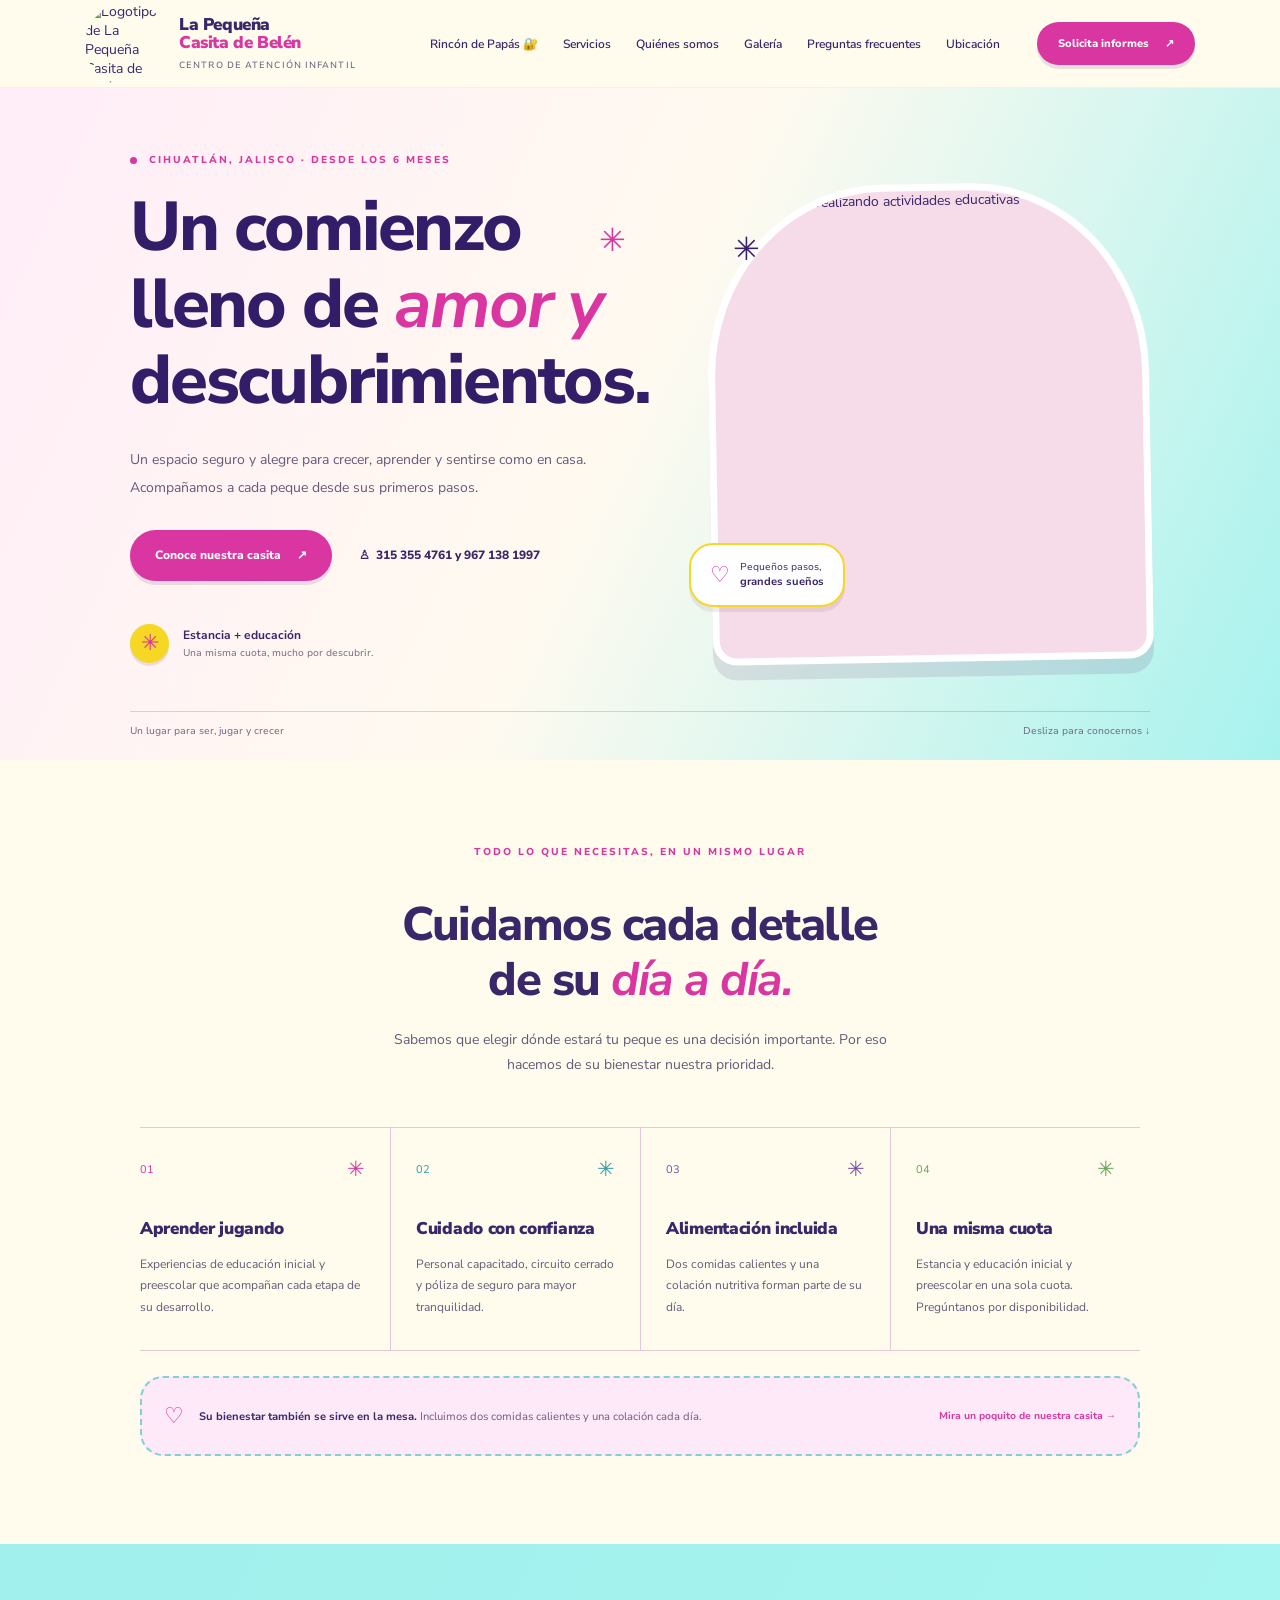
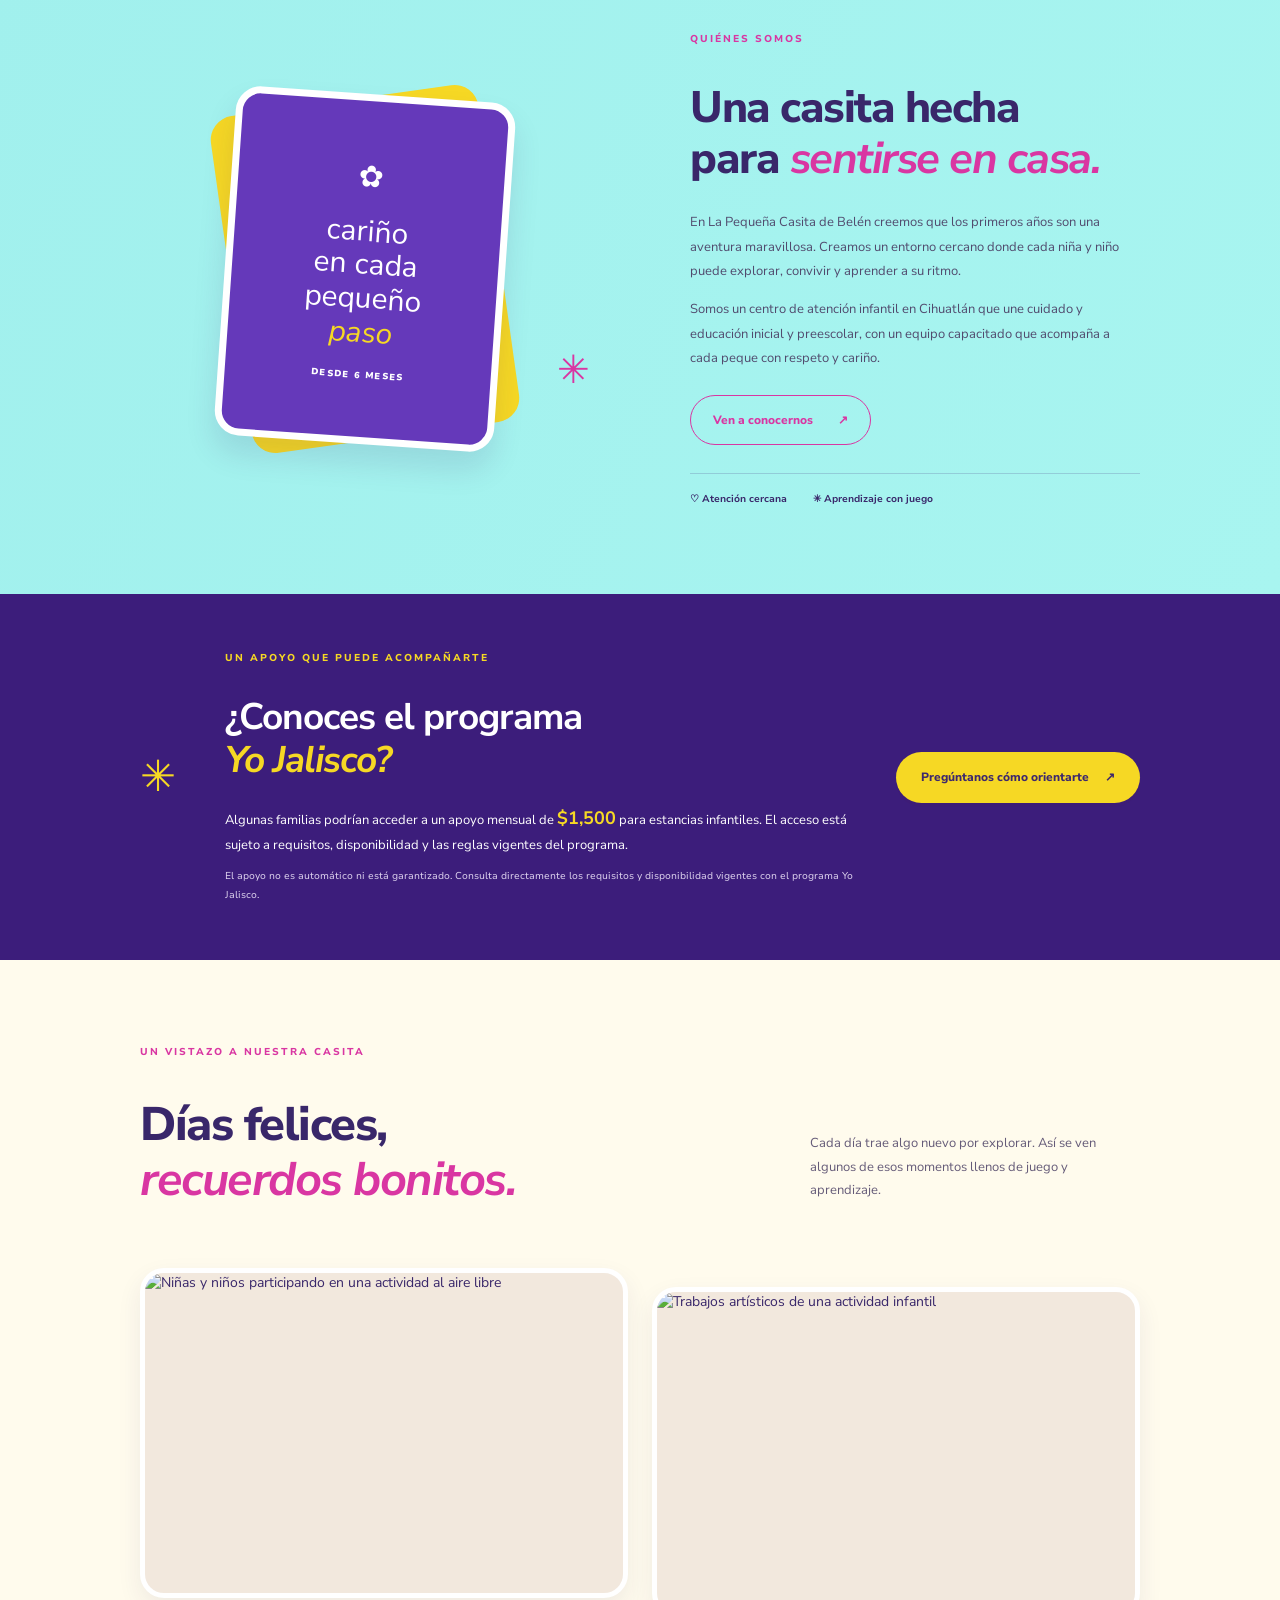
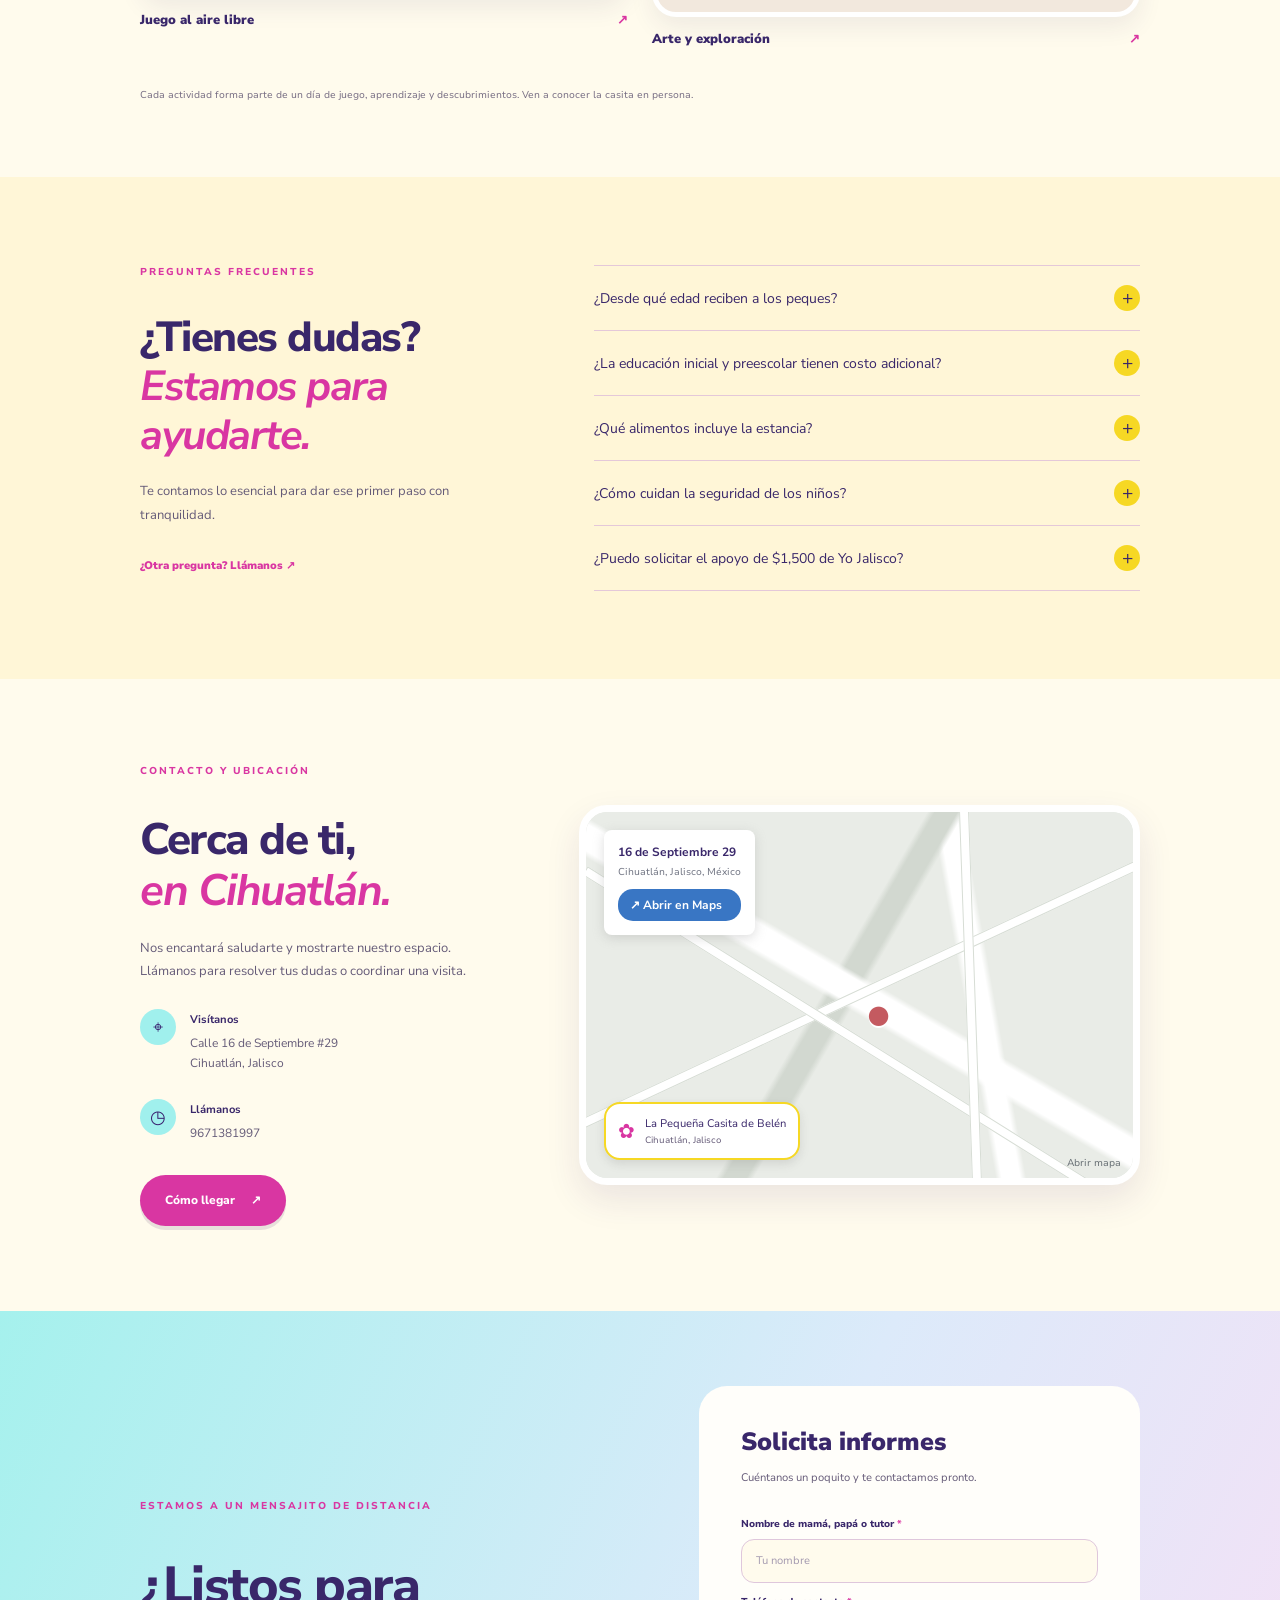
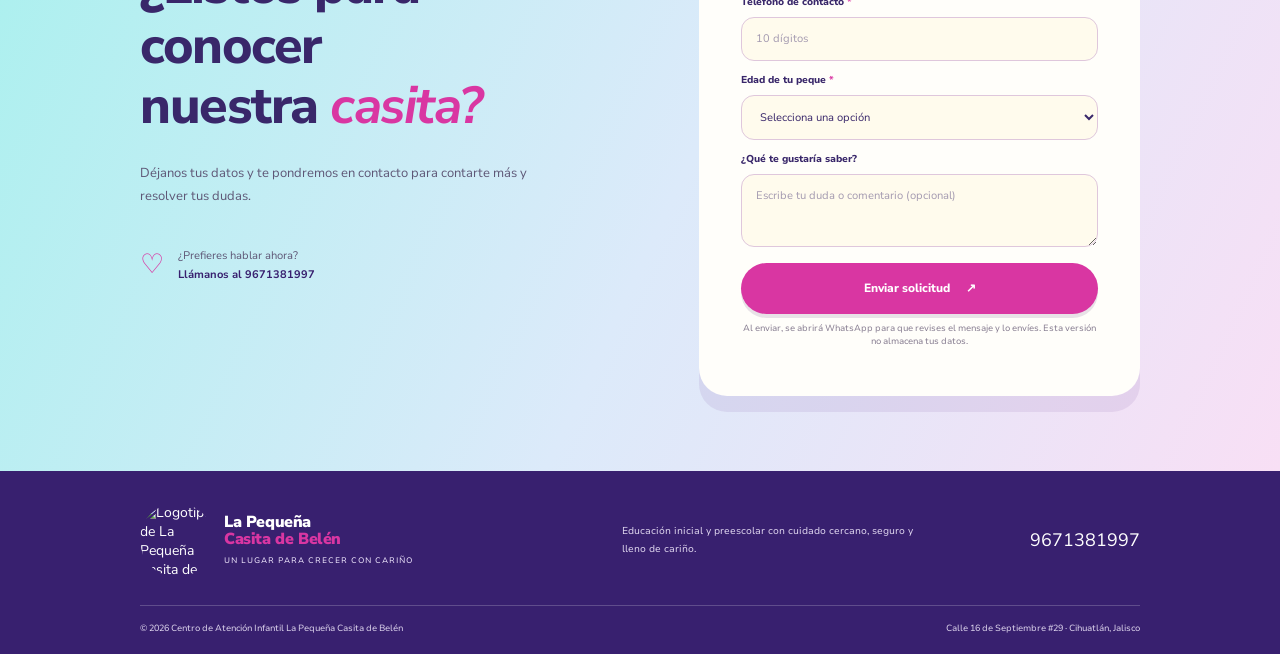
==== index.html @ 41b507c6 "Add files via upload" ====
<!doctype html>
<html lang="es"><head>
<meta charset="utf-8"><meta name="viewport" content="width=device-width, initial-scale=1">
<meta name="description" content="Centro de Atención Infantil La Pequeña Casita de Belén, Cihuatlán, Jalisco.">
<title>La Pequeña Casita de Belén | Centro de Atención Infantil</title>
<link rel="preconnect" href="https://fonts.googleapis.com"><link rel="preconnect" href="https://fonts.gstatic.com" crossorigin>
<link href="https://fonts.googleapis.com/css2?family=Nunito+Sans:wght@400;500;600;700;800;900&display=swap" rel="stylesheet">
<link rel="stylesheet" href="styles.css"><script src="script.js" defer></script></head>
<body>
<header class="topbar"><div class="nav-wrap">
<a class="identity" href="#inicio">
  <img
    class="brand-logo"
    src="assets/logo-casita.jpg"
    alt="Logotipo de La Pequeña Casita de Belén"
  >
  <span class="identity-text">
    <strong>La Pequeña<br><em>Casita de Belén</em></strong>
    <small>CENTRO DE ATENCIÓN INFANTIL</small>
  </span>
</a>
<button class="nav-toggle" aria-expanded="false" aria-controls="nav">Menú ☰</button>
<nav id="nav"><a href="rincon-papas.html">Rincón de Papás 🔐</a><a href="#servicios">Servicios</a><a href="#nosotros">Quiénes somos</a><a href="#galeria">Galería</a><a href="#preguntas">Preguntas frecuentes</a><a href="#ubicacion">Ubicación</a><a class="nav-button" href="#contacto">Solicita informes <span>↗</span></a></nav>
</div></header>
<main>
<section class="hero gradient-bg" id="inicio"><div class="hero-inner"><div class="hero-content">
<p class="kicker"><span></span> CIHUATLÁN, JALISCO · DESDE LOS 6 MESES</p>
<h1>Un comienzo<br>lleno de <em>amor y</em><br>descubrimientos.</h1>
<p class="hero-description">Un espacio seguro y alegre para crecer, aprender y sentirse como en casa. Acompañamos a cada peque desde sus primeros pasos.</p>
<div class="hero-actions"><a class="pill-button pink" href="#nosotros">Conoce nuestra casita <span>↗</span></a><a class="phone-link" href="tel:+529671381997">♙ &nbsp;315 355 4761 y 967 138 1997</a></div>
<div class="hero-feature"><span class="sunburst">✳</span><div><strong>Estancia + educación</strong><small>Una misma cuota, mucho por descubrir.</small></div></div>
</div><div class="hero-photo-wrap"><div class="photo-frame"><img src="assets/actividad-infantil.jpg" alt="Niñas y niños realizando actividades educativas"></div><div class="photo-note"><span>♡</span><div>Pequeños pasos,<br><strong>grandes sueños</strong></div></div><span class="sparkle sparkle-a">✳</span><span class="sparkle sparkle-b">✳</span></div></div>
<div class="hero-bottom"><span>Un lugar para ser, jugar y crecer</span><a href="#servicios">Desliza para conocernos ↓</a></div></section>

<section class="services section-cream" id="servicios"><div class="section-intro centered"><p class="kicker">TODO LO QUE NECESITAS, EN UN MISMO LUGAR</p><h2>Cuidamos cada detalle<br>de su <em>día a día.</em></h2><p>Sabemos que elegir dónde estará tu peque es una decisión importante. Por eso<br class="desktop-only"> hacemos de su bienestar nuestra prioridad.</p></div>
<div class="service-grid">
<article class="service-item"><div class="service-meta"><span>01</span><b>✳</b></div><h3>Aprender jugando</h3><p>Experiencias de educación inicial y preescolar que acompañan cada etapa de su desarrollo.</p></article>
<article class="service-item"><div class="service-meta teal"><span>02</span><b>✳</b></div><h3>Cuidado con confianza</h3><p>Personal capacitado, circuito cerrado y póliza de seguro para mayor tranquilidad.</p></article>
<article class="service-item"><div class="service-meta purple"><span>03</span><b>✳</b></div><h3>Alimentación incluida</h3><p>Dos comidas calientes y una colación nutritiva forman parte de su día.</p></article>
<article class="service-item"><div class="service-meta green"><span>04</span><b>✳</b></div><h3>Una misma cuota</h3><p>Estancia y educación inicial y preescolar en una sola cuota. Pregúntanos por disponibilidad.</p></article></div>
<a class="food-banner" href="#alimentacion"><span>♡</span><p><strong>Su bienestar también se sirve en la mesa.</strong> Incluimos dos comidas calientes y una colación cada día.</p><b>Mira un poquito de nuestra casita →</b></a></section>

<section class="about gradient-aqua" id="nosotros"><div class="about-inner"><div class="about-art"><div class="back-card"></div><div class="front-card"><span>✿</span><p>cariño<br>en cada<br>pequeño<br><em>paso</em></p><small>DESDE 6 MESES</small></div><span class="about-sparkle">✳</span></div>
<div class="about-copy"><p class="kicker">QUIÉNES SOMOS</p><h2>Una casita hecha<br>para <em>sentirse en casa.</em></h2><p>En La Pequeña Casita de Belén creemos que los primeros años son una aventura maravillosa. Creamos un entorno cercano donde cada niña y niño puede explorar, convivir y aprender a su ritmo.</p><p>Somos un centro de atención infantil en Cihuatlán que une cuidado y educación inicial y preescolar, con un equipo capacitado que acompaña a cada peque con respeto y cariño.</p><a class="outline-button" href="#contacto">Ven a conocernos <span>↗</span></a><div class="about-values"><span>♡ Atención cercana</span><span>✳ Aprendizaje con juego</span></div></div></div></section>

<section class="support"><div class="support-inner"><span class="support-sparkle">✳</span><div><p class="kicker yellow-text">UN APOYO QUE PUEDE ACOMPAÑARTE</p><h2>¿Conoces el programa<br><em>Yo Jalisco?</em></h2><p>Algunas familias podrían acceder a un apoyo mensual de <strong>$1,500</strong> para estancias infantiles. El acceso está sujeto a requisitos, disponibilidad y las reglas vigentes del programa.</p><small>El apoyo no es automático ni está garantizado. Consulta directamente los requisitos y disponibilidad vigentes con el programa Yo Jalisco.</small></div><a class="pill-button yellow" href="#contacto">Pregúntanos cómo orientarte <span>↗</span></a></div></section>

<section class="gallery section-cream" id="galeria"><div class="gallery-heading"><div><p class="kicker">UN VISTAZO A NUESTRA CASITA</p><h2>Días felices,<br><em>recuerdos bonitos.</em></h2></div><p>Cada día trae algo nuevo por explorar. Así se ven algunos de esos momentos llenos de juego y aprendizaje.</p></div>
<div class="gallery-grid"><figure><div class="gallery-image"><img src="assets/juego-aire-libre.jpg" alt="Niñas y niños participando en una actividad al aire libre"></div><figcaption>Juego al aire libre <span>↗</span></figcaption></figure><figure><div class="gallery-image"><img src="assets/arte-exploracion.jpg" alt="Trabajos artísticos de una actividad infantil"></div><figcaption>Arte y exploración <span>↗</span></figcaption></figure></div><p class="gallery-footnote">Cada actividad forma parte de un día de juego, aprendizaje y descubrimientos. Ven a conocer la casita en persona.</p></section>

<section class="faq section-yellow" id="preguntas"><div class="faq-heading"><p class="kicker">PREGUNTAS FRECUENTES</p><h2>¿Tienes dudas?<br><em>Estamos para<br>ayudarte.</em></h2><p>Te contamos lo esencial para dar ese primer paso con tranquilidad.</p><a href="tel:+529671381997">¿Otra pregunta? Llámanos ↗</a></div><div class="faq-list">
<details><summary>¿Desde qué edad reciben a los peques?</summary><p>Recibimos niñas y niños desde los 6 meses. Contáctanos para confirmar disponibilidad y requisitos según la edad.</p></details>
<details><summary>¿La educación inicial y preescolar tienen costo adicional?</summary><p>La estancia y la educación inicial y preescolar se ofrecen por una misma cuota. Consulta el costo vigente al solicitar informes.</p></details>
<details><summary>¿Qué alimentos incluye la estancia?</summary><p>La cuota incluye dos comidas calientes y una colación al día. Pregunta por horarios y detalles de alimentación.</p></details>
<details><summary>¿Cómo cuidan la seguridad de los niños?</summary><p>Contamos con personal capacitado, circuito cerrado y póliza de seguro. Puedes solicitar más detalles cuando nos contactes.</p></details>
<details><summary>¿Puedo solicitar el apoyo de $1,500 de Yo Jalisco?</summary><p>Algunas familias podrían cumplir los requisitos. El monto, vigencia, disponibilidad y elegibilidad deben confirmarse con el programa oficial; el apoyo no está garantizado.</p></details></div></section>

<section class="location section-cream" id="ubicacion"><div class="location-inner"><div class="location-copy"><p class="kicker">CONTACTO Y UBICACIÓN</p><h2>Cerca de ti,<br><em>en Cihuatlán.</em></h2><p>Nos encantará saludarte y mostrarte nuestro espacio. Llámanos para resolver tus dudas o coordinar una visita.</p>
<div class="location-detail"><span>⌖</span><div><strong>Visítanos</strong><p>Calle 16 de Septiembre #29<br>Cihuatlán, Jalisco</p></div></div><div class="location-detail"><span>◷</span><div><strong>Llámanos</strong><p><a href="tel:+529671381997">9671381997</a></p></div></div><a class="pill-button pink" href="https://www.google.com/maps/search/?api=1&query=Calle%2016%20de%20Septiembre%2029%2C%20Cihuatl%C3%A1n%2C%20Jalisco" target="_blank" rel="noopener">Cómo llegar <span>↗</span></a></div>
<a class="map-card" href="https://www.google.com/maps/search/?api=1&query=Calle%2016%20de%20Septiembre%2029%2C%20Cihuatl%C3%A1n%2C%20Jalisco" target="_blank" rel="noopener"><div class="map-placeholder"><span class="map-road road-one"></span><span class="map-road road-two"></span><span class="map-road road-three"></span><span class="map-pin">●</span><div class="map-label"><strong>16 de Septiembre 29</strong><small>Cihuatlán, Jalisco, México</small><b>↗ Abrir en Maps</b></div><span class="map-caption">Abrir mapa</span></div><div class="map-business"><span>✿</span><div>La Pequeña Casita de Belén<small>Cihuatlán, Jalisco</small></div></div></a></div></section>

<section class="contact gradient-bg" id="contacto"><div class="contact-inner"><div class="contact-copy"><p class="kicker">ESTAMOS A UN MENSAJITO DE DISTANCIA</p><h2>¿Listos para<br>conocer<br>nuestra <em>casita?</em></h2><p>Déjanos tus datos y te pondremos en contacto para contarte más y resolver tus dudas.</p><div class="contact-phone"><span>♡</span><div>¿Prefieres hablar ahora?<br><strong>Llámanos al <a href="tel:+529671381997">9671381997</a></strong></div></div></div>
<div class="form-card"><h3>Solicita informes</h3><p>Cuéntanos un poquito y te contactamos pronto.</p><form id="contact-form">
<label for="name">Nombre de mamá, papá o tutor <b>*</b></label><input id="name" name="name" required placeholder="Tu nombre" autocomplete="name">
<label for="phone">Teléfono de contacto <b>*</b></label><input id="phone" name="phone" required type="tel" inputmode="tel" pattern="[0-9 +()-]{10,18}" placeholder="10 dígitos" autocomplete="tel">
<label for="age">Edad de tu peque <b>*</b></label><select id="age" name="age" required><option value="">Selecciona una opción</option><option>6 a 11 meses</option><option>1 a 2 años</option><option>3 a 5 años</option><option>Otra edad / deseo más información</option></select>
<label for="comment">¿Qué te gustaría saber?</label><textarea id="comment" name="comment" rows="3" placeholder="Escribe tu duda o comentario (opcional)"></textarea>
<button class="pill-button pink submit-button" type="submit">Enviar solicitud <span>↗</span></button><small class="consent">Al enviar, se abrirá WhatsApp para que revises el mensaje y lo envíes. Esta versión no almacena tus datos.</small><p id="form-status" class="form-status" role="status"></p></form></div></div></section>
</main>
<footer class="footer"><div class="footer-top"><a class="identity footer-identity" href="#inicio">
<img
  class="brand-logo"
  src="assets/logo-casita.jpg"
  alt="Logotipo de La Pequeña Casita de Belén"
><span class="identity-text"><strong>La Pequeña<br><em>Casita de Belén</em></strong><small>UN LUGAR PARA CRECER CON CARIÑO</small></span></a><p>Educación inicial y preescolar con cuidado cercano, seguro y lleno de cariño.</p><a class="footer-phone" href="tel:+529671381997">9671381997</a></div><div class="footer-bottom"><span>© <span id="year"></span> Centro de Atención Infantil La Pequeña Casita de Belén</span><span>Calle 16 de Septiembre #29 · Cihuatlán, Jalisco</span></div></footer>
</body></html>
---- styles.css ----
@import url('https://fonts.googleapis.com/css2?family=Nunito+Sans:wght@400;500;600;700;800;900&display=swap');
:root{--purple:#38206f;--pink:#d936a2;--cream:#fffbed;--yellow:#f6d824;--ink:#39276a;--body:#655b78;--line:#e4c8d9;--teal:#78cfd2}
*{box-sizing:border-box}html{scroll-behavior:smooth;scroll-padding-top:90px}body{margin:0;font-family:'Nunito Sans',Arial,sans-serif;color:var(--ink);background:var(--cream);font-size:14px}a{color:inherit}button,input,select,textarea{font:inherit}a:focus-visible,button:focus-visible,input:focus-visible,select:focus-visible,textarea:focus-visible,summary:focus-visible{outline:3px solid #edb92d;outline-offset:3px}
.topbar{height:88px;background:rgba(255,251,237,.97);position:sticky;top:0;z-index:20;border-bottom:1px solid #38206f0d}.nav-wrap{width:min(1110px,calc(100% - 48px));height:100%;margin:auto;display:flex;align-items:center;justify-content:space-between;gap:22px}.identity{display:flex;align-items:center;gap:10px;text-decoration:none;flex-shrink:0}.logo-placeholder{width:67px;height:67px;border-radius:50%;background:#ffe32d;border:3px solid #38206f;box-shadow:inset 0 0 0 3px #fffbed;display:flex;align-items:center;justify-content:center;position:relative;color:#28196b;text-align:center;font-size:7px;line-height:1.05;font-weight:900;transform:rotate(-7deg)}.logo-placeholder b{position:absolute;right:4px;bottom:8px;font-size:18px;color:var(--pink)}.identity-text strong{font-size:17px;line-height:1.05;display:block;font-weight:900;letter-spacing:-.4px}.identity-text em{font-style:normal;color:var(--pink)}.identity-text small{display:block;margin-top:7px;font-size:9px;letter-spacing:1.1px;color:#615677;white-space:nowrap}.topbar nav{display:flex;align-items:center;gap:25px;font-size:12px;font-weight:600}.topbar nav a{text-decoration:none;white-space:nowrap}.topbar nav a:hover{color:var(--pink)}.nav-button,.pill-button{border:0;border-radius:999px;text-decoration:none;display:inline-flex;align-items:center;justify-content:center;gap:16px;font-weight:800;box-shadow:0 4px 0 #461e581f;transition:transform .18s,box-shadow .18s}.nav-button{background:var(--pink);color:white;padding:14px 21px;margin-left:12px;font-size:11px}.nav-button:hover,.pill-button:hover{transform:translateY(-2px);box-shadow:0 6px 0 #461e581f}.nav-toggle{display:none;border:0;border-radius:12px;padding:10px;background:white;color:var(--purple)}
.gradient-bg{background:linear-gradient(115deg,#ffedf9 0%,#fffaf0 49%,#a7f2ee 100%)}.hero{padding:65px 0 0;min-height:672px;position:relative}.hero-inner{width:min(1020px,calc(100% - 64px));margin:auto;display:grid;grid-template-columns:1.1fr .9fr;align-items:center;gap:40px}.hero-content{padding-bottom:20px}.kicker{font-size:10px;letter-spacing:2px;font-weight:800;color:var(--pink);margin:0 0 22px}.hero .kicker{display:flex;align-items:center;gap:12px}.hero .kicker span{width:7px;height:7px;border-radius:50%;background:var(--pink)}.hero h1{font-size:clamp(48px,5.7vw,69px);line-height:1.11;letter-spacing:-2.2px;font-weight:800;margin:0 0 27px;color:#321d69}.hero h1 em,h2 em{font-style:italic;color:var(--pink);font-weight:700}.hero-description{font-size:14px;line-height:2;color:#655b78;max-width:470px;margin-bottom:28px}.hero-actions{display:flex;align-items:center;gap:27px;flex-wrap:wrap}.pill-button{padding:17px 25px;font-size:12px;min-height:51px}.pink{background:var(--pink);color:white}.phone-link{display:inline-flex;gap:9px;align-items:center;text-decoration:none;font-size:12px;font-weight:800}.hero-feature{display:flex;gap:14px;align-items:center;margin-top:43px}.sunburst{width:39px;height:39px;border-radius:50%;background:var(--yellow);display:grid;place-items:center;font-size:22px;color:var(--pink);box-shadow:0 3px 0 #5a325021}.hero-feature strong,.hero-feature small{display:block}.hero-feature strong{font-size:12px}.hero-feature small{font-size:10px;color:#756c80;margin-top:3px}.hero-photo-wrap{position:relative;min-width:0;padding:10px 0 0}.photo-frame{height:478px;border:7px solid white;border-radius:40% 40% 24px 24px;overflow:hidden;box-shadow:0 15px 0 #4c25621f;transform:rotate(-1deg);background:#f5dce8}.photo-frame img{width:100%;height:100%;display:block;object-fit:cover}.photo-note{position:absolute;left:-20px;bottom:55px;display:flex;align-items:center;gap:10px;padding:15px 19px;background:white;border:2px solid var(--yellow);border-radius:24px;box-shadow:0 5px 0 #4b235c17;font-size:10px}.photo-note>span{font-size:22px;color:var(--pink)}.photo-note strong{font-size:11px}.sparkle{position:absolute;color:var(--pink);font-size:32px}.sparkle-a{top:45px;left:-110px}.sparkle-b{top:54px;left:24px;color:var(--purple)}.hero-bottom{width:min(1020px,calc(100% - 64px));margin:28px auto 0;border-top:1px solid #38206f2e;display:flex;justify-content:space-between;padding:12px 0 18px;color:#716680;font-size:10px}.hero-bottom a{text-decoration:none}
.section-cream{background:var(--cream)}.services{padding:85px 0 88px}.section-intro{text-align:center}.section-intro .kicker{margin-bottom:18px}.section-intro h2,.gallery h2,.about h2,.location h2,.contact h2,.faq h2{font-size:clamp(37px,4vw,47px);line-height:1.16;letter-spacing:-1.5px;font-weight:800;margin-bottom:20px}.section-intro>p:not(.kicker){font-size:14px;line-height:1.8;color:var(--body)}.service-grid{width:min(1000px,calc(100% - 64px));margin:50px auto 25px;display:grid;grid-template-columns:repeat(4,1fr);border-top:1px solid var(--line);border-bottom:1px solid var(--line)}.service-item{padding:27px 25px 29px 0;min-height:222px}.service-item+.service-item{border-left:1px solid var(--line);padding-left:25px}.service-meta{display:flex;justify-content:space-between;align-items:center;color:var(--pink);font-size:11px;margin-bottom:35px}.service-meta b{font-size:21px;font-weight:400}.service-meta.teal{color:#369ca5}.service-meta.purple{color:#7551a8}.service-meta.green{color:#67a45b}.service-item h3{font-size:17px;line-height:1.3;margin:0 0 13px;font-weight:900;letter-spacing:-.3px}.service-item p{font-size:12px;line-height:1.8;color:#655b78;margin:0}.food-banner{width:min(1000px,calc(100% - 64px));margin:auto;border:2px dashed #82d0d2;border-radius:23px;background:#fde9f8;min-height:80px;padding:18px 22px;display:flex;align-items:center;gap:15px;text-decoration:none}.food-banner>span{font-size:22px;color:var(--pink)}.food-banner p{font-size:11px;color:#6d5e7d;margin:0;flex:1}.food-banner p strong{color:#3a286a}.food-banner>b{font-size:10px;color:var(--pink);white-space:nowrap}
.gradient-aqua{background:linear-gradient(115deg,#a1f0ed,#a8f5f0)}.about{padding:88px 0}.about-inner{width:min(1000px,calc(100% - 64px));margin:auto;display:grid;grid-template-columns:1fr 1fr;gap:100px;align-items:center}.about-art{height:365px;position:relative;display:grid;place-items:center}.back-card{position:absolute;width:270px;height:340px;border-radius:24px;background:var(--yellow);transform:rotate(-8deg)}.front-card{position:relative;width:280px;height:350px;border-radius:25px;border:7px solid white;background:#6539ba;box-shadow:0 18px 30px #301e641f;transform:rotate(4deg);display:flex;flex-direction:column;align-items:center;justify-content:center;color:white;text-align:center}.front-card>span{font-size:30px}.front-card p{font-size:30px;line-height:1.12;margin:17px 0 20px}.front-card em{font-style:italic;color:var(--yellow)}.front-card small{font-size:9px;font-weight:900;letter-spacing:1.4px}.about-sparkle{position:absolute;right:0;bottom:55px;color:var(--pink);font-size:39px}.about-copy .kicker{margin-bottom:21px}.about-copy h2{font-size:clamp(35px,3.7vw,44px);margin-bottom:25px}.about-copy>p:not(.kicker){font-size:13px;line-height:1.9;color:#514b6e;margin-bottom:9px}.outline-button{display:inline-flex;align-items:center;gap:25px;text-decoration:none;color:var(--pink);border:1px solid var(--pink);padding:16px 22px;border-radius:999px;font-weight:800;font-size:12px;margin-top:15px}.about-values{border-top:1px solid #38206f2e;display:flex;gap:26px;padding-top:18px;margin-top:28px;font-size:10px;font-weight:700}
.support{background:#3c1d7b;color:white;padding:57px 0}.support-inner{width:min(1000px,calc(100% - 64px));margin:auto;display:grid;grid-template-columns:60px 1fr auto;gap:25px;align-items:center}.support-sparkle{font-size:43px;color:var(--yellow)}.yellow-text{color:var(--yellow);margin-bottom:17px}.support h2{font-size:37px;line-height:1.16;margin-bottom:20px;letter-spacing:-1px}.support h2 em{color:var(--yellow)}.support p:not(.kicker){font-size:13px;line-height:1.8;max-width:650px;margin-bottom:8px}.support p strong{color:var(--yellow);font-size:18px}.support small{font-size:10px;color:#e0d5f0}.yellow{background:var(--yellow);color:#3d286d;white-space:nowrap}
.gallery{padding:85px 0 75px}.gallery-heading{width:min(1000px,calc(100% - 64px));margin:0 auto 42px;display:flex;align-items:end;justify-content:space-between;gap:70px}.gallery-heading h2{margin-bottom:0}.gallery-heading>p{max-width:330px;font-size:13px;line-height:1.8;color:var(--body);margin-bottom:5px}.gallery-grid{width:min(1000px,calc(100% - 64px));margin:auto;display:grid;grid-template-columns:1fr 1fr;gap:24px;align-items:center}.gallery-grid figure{margin:0}.gallery-grid figure:nth-child(2){margin-top:38px}.gallery-image{height:330px;border:5px solid white;border-radius:24px;overflow:hidden;box-shadow:0 10px 25px #39276a14;background:#f2e8dd}.gallery-image img{display:block;width:100%;height:100%;object-fit:cover}.gallery-grid figcaption{font-size:13px;font-weight:900;margin-top:13px;display:flex;justify-content:space-between}.gallery-grid figcaption span{color:var(--pink)}.gallery-footnote{width:min(1000px,calc(100% - 64px));margin:40px auto 0;color:#766c82;font-size:10px}
.section-yellow{background:#fff6d7}.faq{padding:88px max(32px,calc((100% - 1000px)/2));display:grid;grid-template-columns:.8fr 1.2fr;gap:90px}.faq-heading h2{font-size:42px}.faq-heading>p:not(.kicker){font-size:13px;color:var(--body);line-height:1.8}.faq-heading>a{font-size:11px;color:var(--pink);font-weight:900;text-decoration:none;display:inline-block;margin-top:18px}.faq-list{border-top:1px solid var(--line)}.faq-list details{border-bottom:1px solid var(--line);padding:19px 0}.faq-list summary{cursor:pointer;list-style:none;font-size:14px;display:flex;justify-content:space-between;align-items:center;gap:20px}.faq-list summary::-webkit-details-marker{display:none}.faq-list summary:after{content:'+';display:grid;place-items:center;width:26px;height:26px;border-radius:50%;background:var(--yellow);font-size:19px;flex-shrink:0}.faq-list details[open] summary:after{content:'−'}.faq-list details p{font-size:12px;line-height:1.8;color:var(--body);margin:14px 42px 0 0}
.location{padding:85px 0}.location-inner{width:min(1000px,calc(100% - 64px));margin:auto;display:grid;grid-template-columns:.8fr 1.2fr;gap:65px;align-items:center}.location h2{font-size:44px;margin-bottom:20px}.location-copy>p:not(.kicker){font-size:13px;line-height:1.8;color:var(--body);max-width:350px}.location-detail{display:flex;align-items:flex-start;gap:14px;margin:25px 0}.location-detail>span{display:grid;place-items:center;width:36px;height:36px;border-radius:50%;background:#a0f0ed;color:var(--purple);font-size:18px;flex-shrink:0}.location-detail strong{font-size:11px}.location-detail p{font-size:12px;line-height:1.7;color:var(--body);margin:5px 0 0}.location-detail a{text-decoration:none}.location-copy>.pill-button{margin-top:7px}.map-card{display:block;position:relative;border:7px solid white;border-radius:28px;overflow:hidden;height:380px;box-shadow:0 15px 35px #38206f1a;text-decoration:none;background:#e8ece5}.map-placeholder{position:absolute;inset:0;background-color:#e9ece7;background-image:linear-gradient(30deg,transparent 47%,#fff 48%,#fff 52%,transparent 53%),linear-gradient(120deg,transparent 45%,#d2d8d0 46%,#d2d8d0 49%,transparent 50%),linear-gradient(80deg,transparent 67%,#fff 68%,#fff 71%,transparent 72%);overflow:hidden}.map-road{position:absolute;display:block;height:10px;background:#fff;border:1px solid #d7ddd5;width:130%;left:-10%;transform:rotate(-25deg);top:45%}.road-two{transform:rotate(32deg);top:66%}.road-three{transform:rotate(88deg);top:36%;left:15%;width:110%}.map-pin{position:absolute;left:51%;top:47%;font-size:45px;color:#c45a60;text-shadow:0 2px white}.map-label{position:absolute;top:18px;left:18px;background:white;border-radius:8px;padding:14px;box-shadow:0 3px 12px #9995;display:grid;gap:5px;font-size:12px}.map-label small{color:#6e7280}.map-label b{display:inline-block;background:#3976c4;color:white;border-radius:15px;padding:8px 12px;margin-top:5px}.map-caption{position:absolute;bottom:8px;right:12px;color:#656d72;font-size:10px}.map-business{position:absolute;bottom:18px;left:18px;display:flex;align-items:center;gap:10px;background:white;border:2px solid var(--yellow);border-radius:16px;padding:12px;font-size:11px;box-shadow:0 4px 10px #7773}.map-business>span{color:var(--pink);font-size:20px}.map-business small{display:block;color:var(--body);margin-top:3px}
.contact{padding:75px 0;background:linear-gradient(115deg,#a5f1ed 0%,#dceafa 55%,#f8dff5 100%)}.contact-inner{width:min(1000px,calc(100% - 64px));margin:auto;display:grid;grid-template-columns:1fr .95fr;gap:95px;align-items:center}.contact h2{font-size:52px;line-height:1.16;margin-bottom:25px}.contact-copy>p:not(.kicker){max-width:430px;font-size:13px;line-height:1.8;color:#5e5776}.contact-phone{display:flex;gap:14px;align-items:center;margin-top:38px;font-size:11px;color:#5e5776}.contact-phone>span{font-size:27px;color:var(--pink)}.contact-phone strong{display:inline-block;color:var(--purple);margin-top:4px}.contact-phone a{text-decoration:none}.form-card{background:#fffefa;border-radius:28px;padding:39px 42px;box-shadow:0 16px 0 #5e2a8417}.form-card h3{font-size:25px;margin:0 0 8px;font-weight:900}.form-card>p{font-size:11px;color:var(--body);margin-bottom:28px}.form-card form{display:grid;gap:8px}.form-card label{font-size:10px;font-weight:800;margin-top:4px}.form-card label b{color:var(--pink)}.form-card input,.form-card select,.form-card textarea{width:100%;border:1px solid #dfc7dc;border-radius:13px;background:#fffbed;padding:13px 14px;color:var(--ink);font-size:11px;min-height:44px}.form-card input::placeholder,.form-card textarea::placeholder{color:#a49ab0}.form-card textarea{resize:vertical}.submit-button{width:100%;margin-top:8px}.consent{font-size:9px;text-align:center;line-height:1.5;color:#857b8f}.form-status{font-size:11px;color:#2e785d;margin:0}
.footer{background:#38206f;color:white;padding:32px max(32px,calc((100% - 1000px)/2)) 20px}.footer-top{display:grid;grid-template-columns:1.2fr 1fr auto;align-items:center;gap:40px;padding-bottom:28px}.footer-identity .logo-placeholder{width:68px;height:68px}.footer-identity .identity-text strong{font-size:16px}.footer-identity .identity-text small{color:#f1e9ff;font-size:8px;letter-spacing:1px}.footer-top>p{font-size:10px;line-height:1.8;color:#e3daf2;max-width:300px;margin:0}.footer-phone{font-size:18px;text-decoration:none;white-space:nowrap}.footer-bottom{border-top:1px solid #ffffff33;padding-top:16px;display:flex;justify-content:space-between;gap:20px;color:#e0d7ef;font-size:9px}
@media(max-width:1050px){.topbar nav{gap:13px}.nav-button{margin-left:0;padding:13px 16px}.identity-text strong{font-size:15px}.hero-inner{gap:25px}.hero h1{font-size:55px}.photo-frame{height:430px}.about-inner{gap:55px}.support-inner{grid-template-columns:40px 1fr}.support-inner>.pill-button{grid-column:2;justify-self:start}.contact-inner{gap:55px}}
@media(max-width:760px){.topbar{height:auto;min-height:75px}.nav-wrap{width:calc(100% - 30px);min-height:75px;flex-wrap:wrap}.logo-placeholder{width:52px;height:52px}.identity-text strong{font-size:14px}.identity-text small{font-size:7px}.nav-toggle{display:block}.topbar nav{display:none;flex-basis:100%;flex-direction:column;align-items:stretch;gap:0;padding:0 0 16px}.topbar nav.open{display:flex}.topbar nav a{padding:10px}.nav-button{justify-content:center;margin-top:6px}.hero{padding-top:48px;min-height:0}.hero-inner{width:calc(100% - 38px);grid-template-columns:1fr;gap:32px}.hero h1{font-size:clamp(43px,11vw,60px)}.hero-description{font-size:13px}.hero-photo-wrap{width:min(100%,420px);margin:auto}.photo-frame{height:390px}.photo-note{left:-5px;bottom:36px}.hero-bottom{width:calc(100% - 38px);margin-top:30px}.hero-bottom a{max-width:45%;text-align:right}.services,.gallery,.location{padding:65px 0}.section-intro h2,.gallery h2,.about h2,.location h2{font-size:36px}.desktop-only{display:none}.service-grid{width:calc(100% - 38px);grid-template-columns:1fr 1fr;margin-top:34px}.service-item{padding:22px 15px 24px 0;min-height:0}.service-item+.service-item{padding-left:15px}.service-item:nth-child(3){border-left:0;padding-left:0;border-top:1px solid var(--line)}.service-item:nth-child(4){border-top:1px solid var(--line)}.service-meta{margin-bottom:20px}.service-item h3{font-size:15px}.service-item p{font-size:11px}.food-banner{width:calc(100% - 38px);align-items:flex-start;flex-wrap:wrap;padding:16px}.food-banner p{flex-basis:calc(100% - 42px)}.food-banner>b{margin-left:38px}.about{padding:65px 0}.about-inner{width:calc(100% - 38px);grid-template-columns:1fr;gap:42px}.about-art{height:330px}.front-card{width:235px;height:300px}.back-card{width:230px;height:290px}.front-card p{font-size:27px}.about-copy h2{font-size:35px}.about-values{gap:18px;flex-wrap:wrap}.support{padding:45px 0}.support-inner{width:calc(100% - 38px);grid-template-columns:30px 1fr;gap:15px}.support-sparkle{font-size:30px}.support h2{font-size:31px}.support-inner>.pill-button{grid-column:1/-1;justify-self:start;white-space:normal}.gallery-heading,.gallery-grid,.gallery-footnote{width:calc(100% - 38px)}.gallery-heading{display:block;margin-bottom:30px}.gallery-heading>p{margin-top:22px}.gallery-grid{grid-template-columns:1fr;gap:28px}.gallery-grid figure:nth-child(2){margin-top:0}.gallery-image{height:280px}.faq{padding:65px 19px;grid-template-columns:1fr;gap:30px}.faq-heading h2{font-size:37px}.location-inner{width:calc(100% - 38px);grid-template-columns:1fr;gap:38px}.map-card{height:320px}.contact{padding:60px 0}.contact-inner{width:calc(100% - 38px);grid-template-columns:1fr;gap:35px}.contact h2{font-size:45px}.form-card{padding:28px 22px}.footer{padding:30px 19px 20px}.footer-top{grid-template-columns:1fr;gap:22px;padding-bottom:22px}.footer-top>p{max-width:100%}.footer-bottom{flex-direction:column;gap:9px}}
@media(max-width:390px){.hero-actions{align-items:flex-start;flex-direction:column;gap:18px}.photo-frame{height:330px}.service-grid{grid-template-columns:1fr}.service-item,.service-item+.service-item,.service-item:nth-child(3),.service-item:nth-child(4){border-left:0;padding:20px 0;border-top:1px solid var(--line)}.service-item:first-child{border-top:0}.service-meta{margin-bottom:14px}.footer-identity .identity-text small{white-space:normal}}
@media(prefers-reduced-motion:reduce){html{scroll-behavior:auto}*,*::before,*::after{transition:none!important}}

/* Tamaño correcto del logotipo en el encabezado */
.identity .brand-logo {
  display: block;
  width: 84px;
  height: 84px;
  max-width: 84px;
  object-fit: contain;
  flex: 0 0 84px;
  border-radius: 50%;
}

/* Logotipo del pie de página */
.footer-identity .brand-logo {
  width: 74px;
  height: 74px;
  max-width: 74px;
  flex-basis: 74px;
}

/* Ajuste para celulares */
@media (max-width: 760px) {
  .identity .brand-logo {
    width: 60px;
    height: 60px;
    max-width: 60px;
    flex-basis: 60px;
  }
}
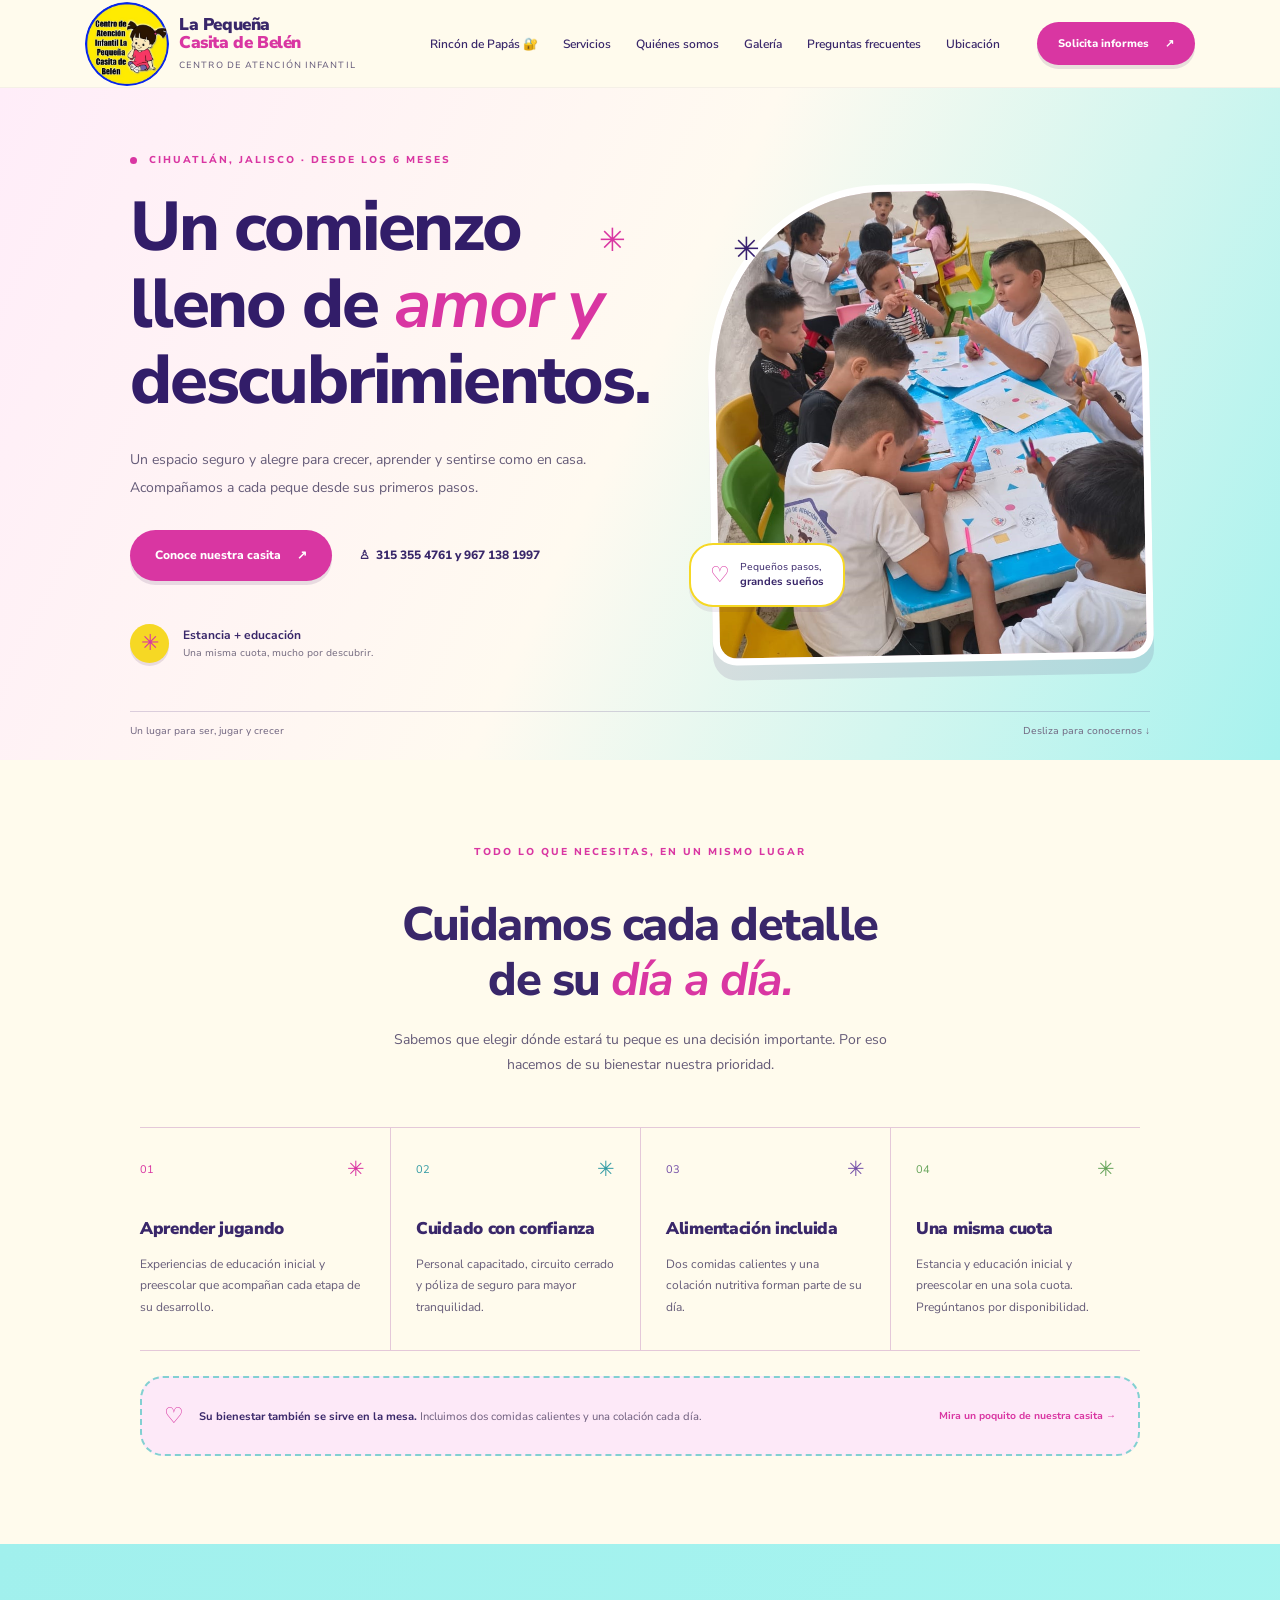
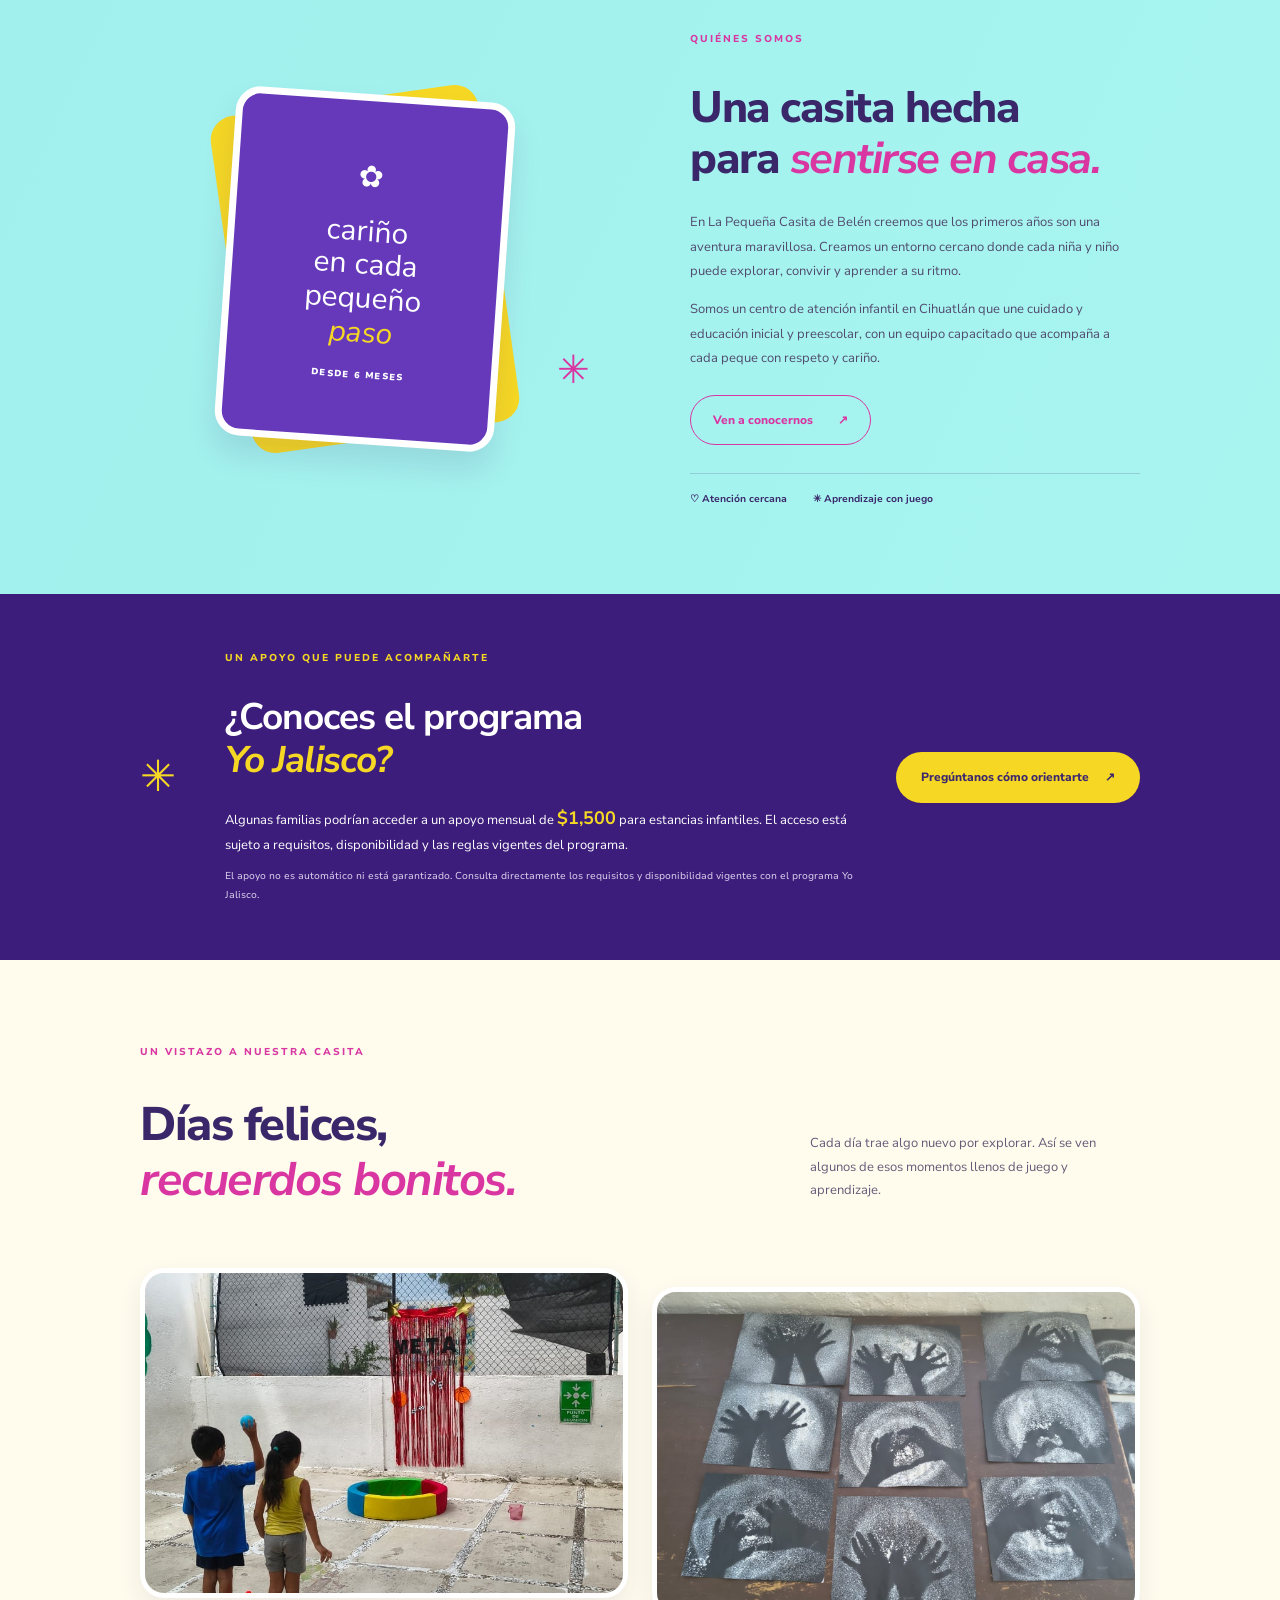
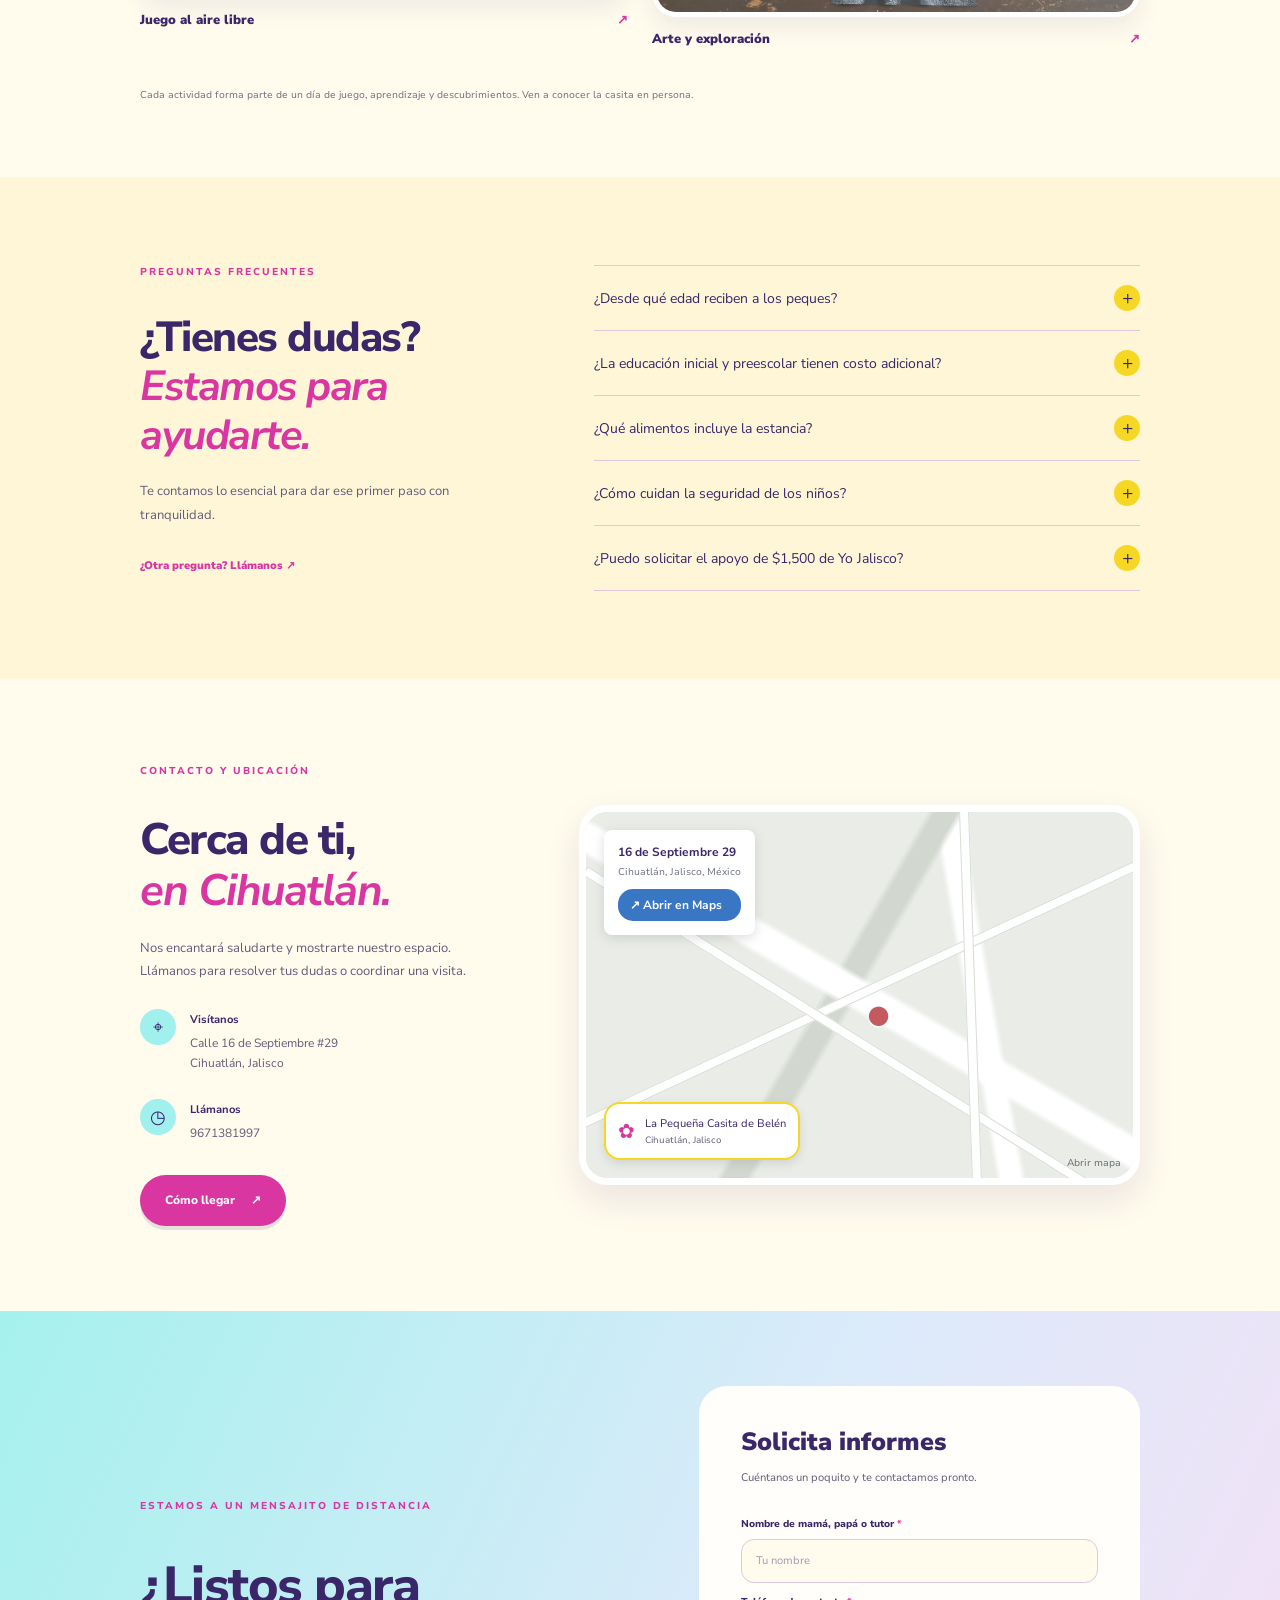
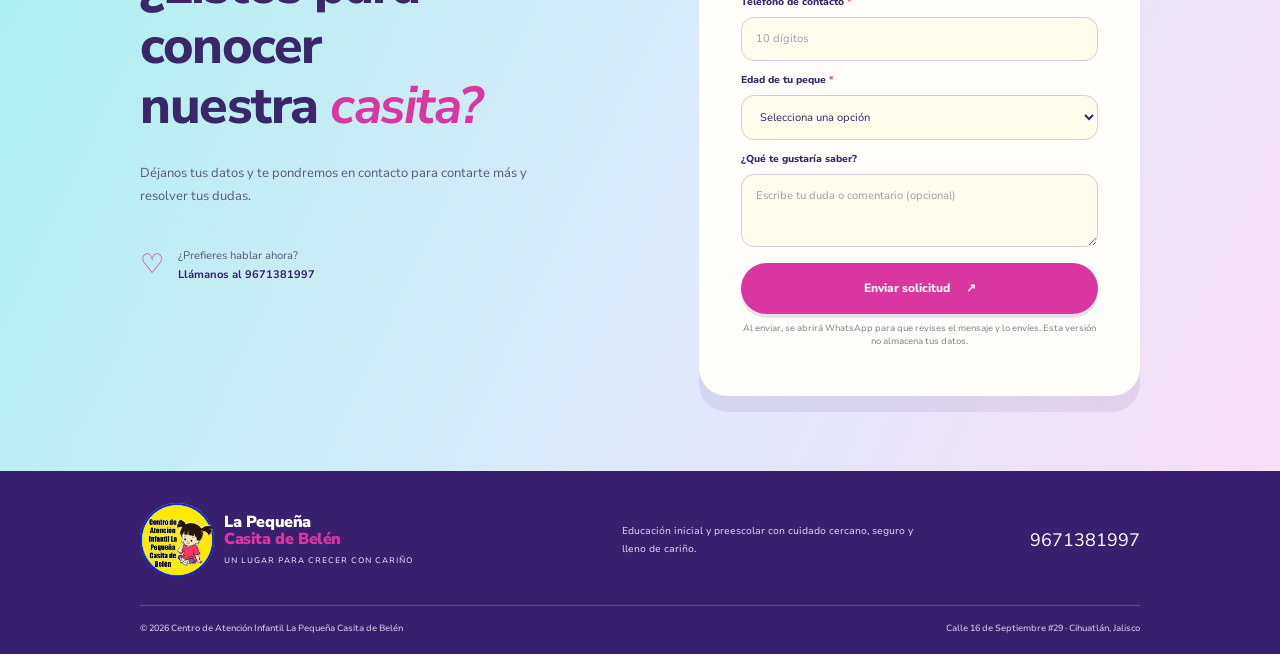
==== commit 74a79c62: "Add files via upload" ====
--- a/index.html
+++ b/index.html
@@ -5,7 +5,7 @@
 <title>La Pequeña Casita de Belén | Centro de Atención Infantil</title>
 <link rel="preconnect" href="https://fonts.googleapis.com"><link rel="preconnect" href="https://fonts.gstatic.com" crossorigin>
 <link href="https://fonts.googleapis.com/css2?family=Nunito+Sans:wght@400;500;600;700;800;900&display=swap" rel="stylesheet">
-<link rel="stylesheet" href="styles.css"><script src="script.js" defer></script></head>
+<link rel="stylesheet" href="styles.css"><script src="script.js" defer></script><meta name="google-site-verification" content="UmVIIT-iGATKvEK6ts8OZe46MFEFd4UywIKfGxr_6ks" /></head>
 <body>
 <header class="topbar"><div class="nav-wrap">
 <a class="identity" href="#inicio">
